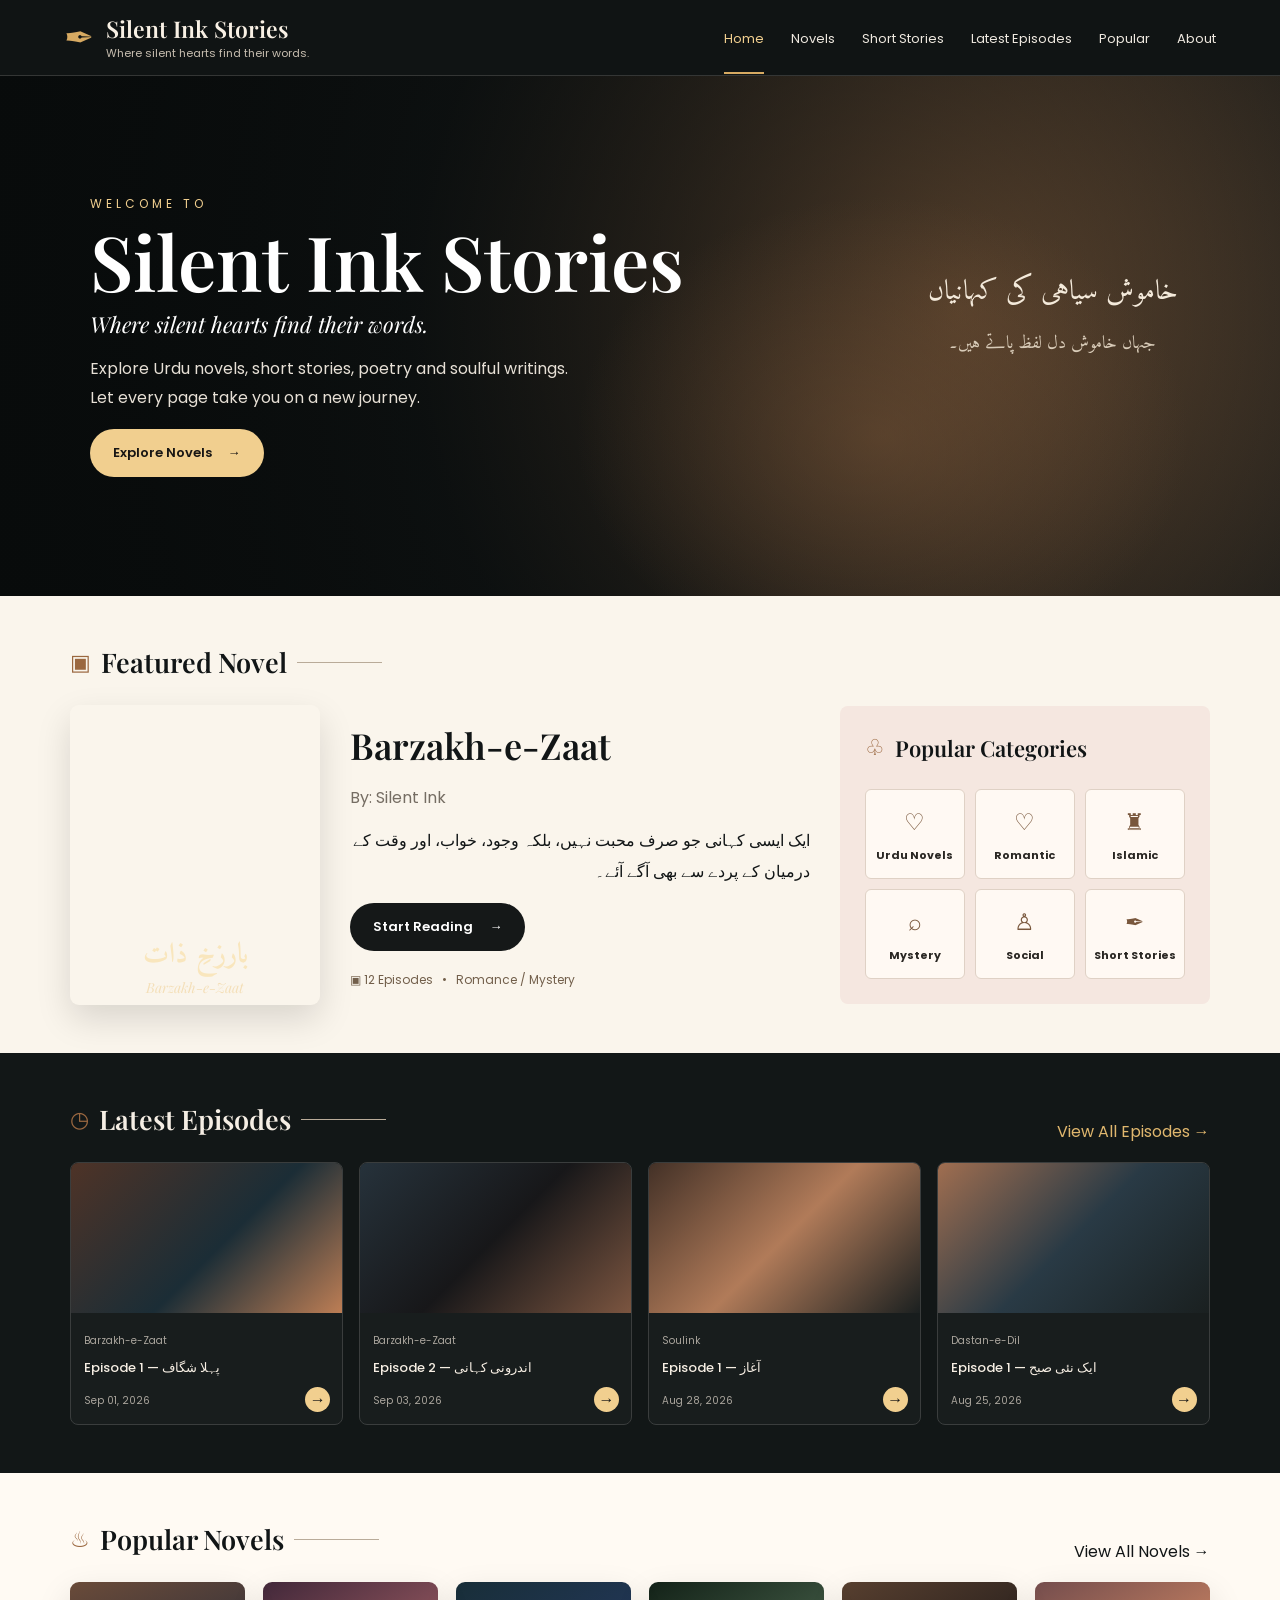
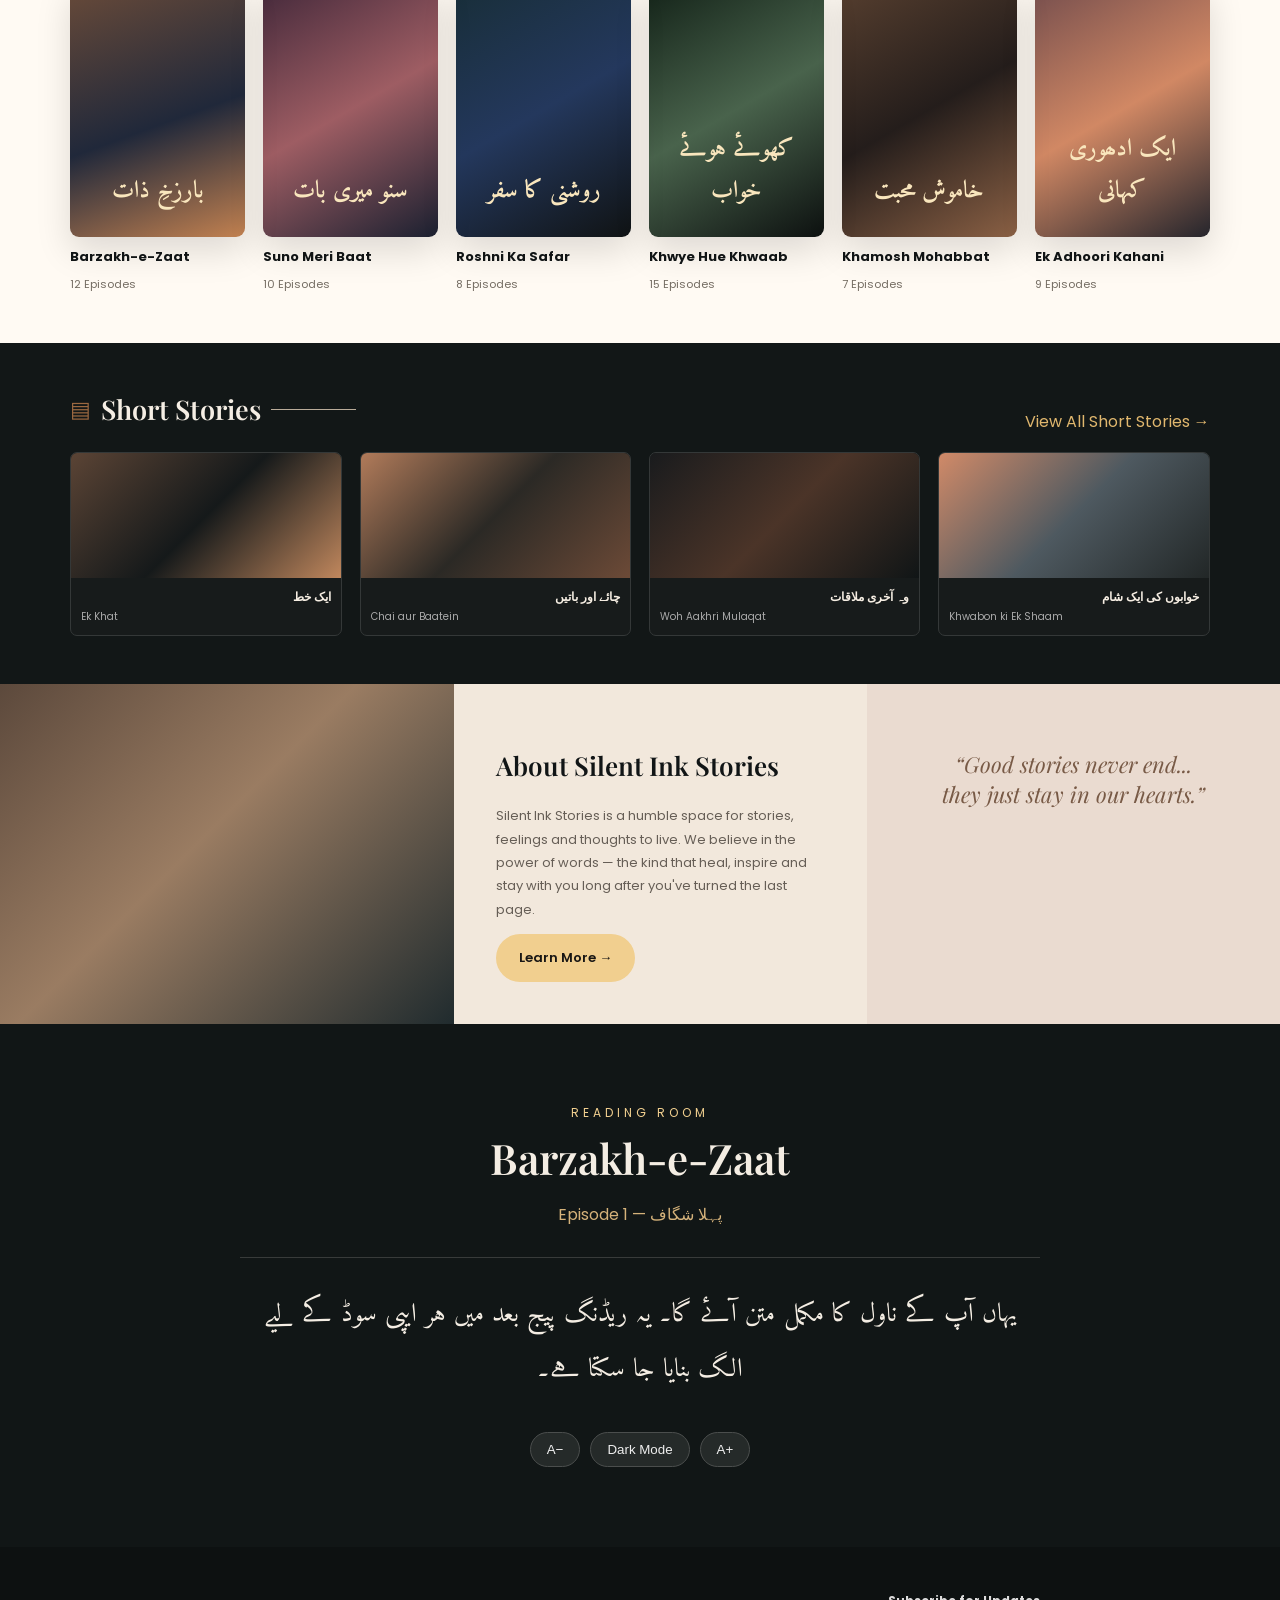
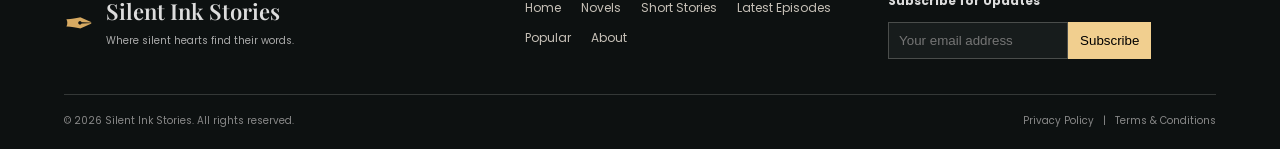
==== index.html @ b89ebbe0 "Add files via upload" ====
<!DOCTYPE html>
<html lang="en">
<head>
  <meta charset="UTF-8">
  <meta name="viewport" content="width=device-width, initial-scale=1.0">
  <meta name="description" content="Silent Ink Stories — Urdu novels, stories, poetry and soulful writing.">
  <title>Silent Ink Stories</title>
<style>
:root{--ink:#111516;--ink2:#191d1d;--cream:#f8f2e8;--paper:#fffaf3;--gold:#d7aa62;--gold2:#f1cf8f;--muted:#756d63;--line:#ded5c8}
*{box-sizing:border-box}html{scroll-behavior:smooth}body{margin:0;color:var(--ink);background:var(--paper);font-family:Poppins,Arial,sans-serif}a{text-decoration:none;color:inherit}.site-header{height:76px;background:#101414;color:#f9f1e5;display:flex;align-items:center;padding:0 5%;gap:40px;position:sticky;top:0;z-index:20;border-bottom:1px solid #343635}.brand{display:flex;align-items:center;gap:12px;margin-right:auto}.brand-mark{font-size:36px;color:var(--gold)}.brand strong{display:block;font:600 23px "Playfair Display",serif}.brand small{display:block;color:#c7beb0;font-size:11px;margin-top:1px}.site-header nav{display:flex;gap:27px;font-size:13px}.site-header nav a{padding:28px 0 23px;color:#eee8df}.site-header nav a:hover,.site-header nav a.active{color:var(--gold2);border-bottom:2px solid var(--gold)}.menu-toggle{display:none;background:none;border:0;color:#fff;font-size:25px}
.hero{min-height:520px;background:linear-gradient(90deg,rgba(8,11,11,.94) 0%,rgba(8,11,11,.62) 50%,rgba(8,11,11,.28)),radial-gradient(circle at 75% 45%,#8d6542,#171b1b 55%,#090c0c);position:relative;color:#fff;display:flex;align-items:center;padding:70px 7%;overflow:hidden}.hero:after{content:"";position:absolute;right:5%;bottom:-100px;width:52%;height:520px;background:radial-gradient(ellipse,#7d5839 0%,transparent 65%);opacity:.45}.hero-content{max-width:610px;position:relative;z-index:2}.eyebrow{letter-spacing:4px;font-size:12px;color:var(--gold2);margin:0 0 8px}.hero h1{font:600 clamp(42px,6vw,76px)/1.05 "Playfair Display",serif;margin:0}.tagline{font:italic 22px "Playfair Display",serif;margin:8px 0 14px}.hero-copy{max-width:480px;color:#e7e0d6;line-height:1.8}.hero-urdu{position:absolute;right:8%;top:37%;z-index:3;text-align:center;font:28px "Amiri",serif;color:#f4eadb}.hero-urdu span{font-size:18px;color:#d8cbb8}.btn{display:inline-flex;align-items:center;gap:16px;padding:13px 22px;border-radius:28px;font-weight:600;font-size:13px;border:1px solid transparent}.btn-gold{background:var(--gold2);color:#181614}.btn-dark{background:#151818;color:#fff}.section{padding:48px 5.5%}.featured{background:#faf5ec}.section-title{display:flex;align-items:center;gap:10px;margin-bottom:25px}.section-title span{color:#9b6840;font-size:22px}.section-title h2{font:600 27px "Playfair Display",serif;margin:0}.section-title i{height:1px;width:85px;background:#b9ab99}.featured-grid{display:grid;grid-template-columns:250px 1fr 370px;gap:30px;align-items:center}.cover{min-height:300px;border-radius:9px;display:flex;align-items:flex-end;justify-content:center;text-align:center;padding:25px 15px;color:#f9e6bd;font:700 28px "Amiri",serif;box-shadow:0 14px 35px #0002;position:relative;overflow:hidden}.cover:before{content:"";position:absolute;inset:0;background:linear-gradient(160deg,#4c2524,#171b2c 52%,#c07b48);z-index:-1}.cover-featured small{position:absolute;bottom:8px;font:italic 14px "Playfair Display",serif;color:#f4dfb8}.featured-info h2{font:600 36px "Playfair Display",serif;margin:0}.featured-info .author{color:var(--muted)}.featured-info p:not(.author){line-height:1.9;max-width:580px}.meta{margin-top:20px;color:#725f4b;font-size:12px}.categories{background:#f5e7e0;border-radius:8px;padding:25px}.mini h3{font:600 22px "Playfair Display",serif;margin:0}.category-grid{display:grid;grid-template-columns:repeat(3,1fr);gap:10px}.category-grid a{border:1px solid #dfd1c5;background:#fff9f3;border-radius:6px;min-height:90px;display:flex;flex-direction:column;align-items:center;justify-content:center;gap:8px;color:#79573c;font-size:23px}.category-grid b{font-size:11px;color:#2a2723}.dark-section{background:#121717;color:#f6eee3}.dark-section .section-title h2{color:#f5eee4}.dark-section .section-heading>a{color:#e0b76e}.section-heading{display:flex;align-items:center;justify-content:space-between}.section-heading .section-title{margin-bottom:25px}.cards{display:grid;grid-template-columns:repeat(4,1fr);gap:16px}.card{border:1px solid #3a3d3d;border-radius:8px;overflow:hidden;background:#181d1d}.fake-image,.story-art{height:150px;background-size:cover;background-position:center}.img1{background:linear-gradient(135deg,#4e3327,#1b2d36 55%,#bd7e55)}.img2{background:linear-gradient(135deg,#26323b,#171719 50%,#7b5540)}.img3{background:linear-gradient(135deg,#433127,#b17b59,#1b2020)}.img4{background:linear-gradient(135deg,#a06e50,#293a45,#1a2020)}.card-body{padding:13px;position:relative}.card-body small,.card-body time{color:#aaa59d;font-size:10px}.card-body h3{font-size:13px;font-weight:500;margin:7px 0 8px}.card-body>a{position:absolute;right:12px;bottom:12px;background:var(--gold2);color:#171717;width:25px;height:25px;border-radius:50%;display:grid;place-items:center}.novel-grid{display:grid;grid-template-columns:repeat(6,1fr);gap:18px}.novel .cover{min-height:255px;font-size:24px}.novel .cover:before{background:linear-gradient(160deg,#6a4b39,#20283a 55%,#c28150)}.c2:before{background:linear-gradient(150deg,#42283a,#9e5d63,#1b2030)!important}.c3:before{background:linear-gradient(150deg,#182e38,#24385d,#101314)!important}.c4:before{background:linear-gradient(150deg,#132218,#49634c,#0d1110)!important}.c5:before{background:linear-gradient(150deg,#573f2f,#241d1b,#8a6044)!important}.c6:before{background:linear-gradient(150deg,#744d4d,#d18864,#25252c)!important}.novel h3{font-size:13px;margin:10px 0 3px}.novel small{color:var(--muted);font-size:11px}.story-grid{display:grid;grid-template-columns:repeat(4,1fr);gap:18px}.story-grid article{border:1px solid #343838;border-radius:7px;overflow:hidden;background:#171b1b}.story-art{height:125px}.s1{background:linear-gradient(135deg,#5b4435,#15191a,#c0875d)}.s2{background:linear-gradient(135deg,#b17b5a,#2b2925,#6c4a37)}.s3{background:linear-gradient(135deg,#191b1d,#4b3428,#101516)}.s4{background:linear-gradient(135deg,#d18a68,#4e5960,#222727)}.story-grid article>div:last-child{padding:10px}.story-grid b,.story-grid span{display:block;font-size:12px}.story-grid span{color:#aaa;font-size:10px;margin-top:3px}.about{display:grid;grid-template-columns:1.1fr 1fr 1fr;min-height:260px;background:#f2e8dc}.about-art{background:linear-gradient(135deg,#5c493c,#9a7c62 45%,#202b2e)}.about-copy{padding:42px}.about-copy h2{font:600 26px "Playfair Display",serif}.about-copy p{color:#665e56;line-height:1.8;font-size:13px}.about blockquote{margin:0;padding:65px 45px;text-align:center;color:#785a46;font:italic 22px "Playfair Display",serif;background:#eadbd0}.reader{padding:80px 7%;background:#111616;color:#f4ede3}.reader-inner{max-width:800px;margin:auto;text-align:center}.reader h2{font:600 42px "Playfair Display",serif;margin:8px 0}.reader-meta{color:#d5b27a}.reader hr{border:0;border-top:1px solid #383b3a;margin:30px 0}.urdu-text{font:26px "Amiri",serif;line-height:2.1}.reader-controls{display:flex;justify-content:center;gap:10px;margin-top:35px}.reader-controls button{background:#252a29;color:#eee;border:1px solid #4b4e4d;border-radius:20px;padding:9px 16px}footer{background:#0d1111;color:#ddd;padding:40px 5% 20px;display:grid;grid-template-columns:1.3fr 1fr 1fr;gap:35px}.footer-brand{display:flex;gap:12px;align-items:center}.footer-brand strong{display:block;font:600 22px "Playfair Display",serif}.footer-brand small{font-size:10px;color:#aaa}.footer-links{display:flex;flex-wrap:wrap;gap:12px 20px;align-content:center;font-size:12px;color:#c6c0b7}.subscribe b{font-size:12px}.subscribe div{display:flex;margin-top:10px}.subscribe input{min-width:0;width:180px;padding:10px;background:#171c1c;border:1px solid #4a4d4b;color:#fff}.subscribe button{padding:10px 12px;background:var(--gold2);border:0}.copyright{grid-column:1/-1;border-top:1px solid #343837;padding-top:18px;font-size:10px;color:#888}.copyright span{float:right}
@media(max-width:1000px){.site-header{gap:15px}.site-header nav{gap:14px}.featured-grid{grid-template-columns:210px 1fr}.categories{grid-column:1/-1}.novel-grid{grid-template-columns:repeat(3,1fr)}.hero-urdu{display:none}.cards{grid-template-columns:repeat(2,1fr)}}
@media(max-width:700px){.site-header{height:66px;padding:0 5%}.brand strong{font-size:18px}.brand small{font-size:9px}.menu-toggle{display:block}.site-header nav{display:none;position:absolute;top:66px;left:0;right:0;background:#111616;padding:12px 6%;flex-direction:column;gap:0}.site-header nav.open{display:flex}.site-header nav a{padding:13px 0;border-bottom:1px solid #292d2c}.hero{min-height:480px;padding:50px 7%}.hero h1{font-size:47px}.featured-grid{grid-template-columns:1fr}.cover-featured{max-width:260px;margin:auto;width:100%}.category-grid{grid-template-columns:repeat(2,1fr)}.cards,.story-grid{grid-template-columns:1fr}.novel-grid{grid-template-columns:repeat(2,1fr);gap:14px}.novel .cover{min-height:220px}.section{padding:38px 5%}.section-title h2{font-size:23px}.section-heading>a{font-size:10px}.about{grid-template-columns:1fr}.about-art{height:180px}.about-copy{padding:30px}.about blockquote{padding:40px 20px}footer{grid-template-columns:1fr}.copyright span{float:none;display:block;margin-top:8px}}

/* Reader dark mode */
body.reader-dark .reader{background:#f4efe6;color:#191715}body.reader-dark .reader hr{border-color:#c8beb1}body.reader-dark .reader-controls button{background:#e5dccf;color:#191715;border-color:#b8aa98}

</style>
  <link rel="preconnect" href="https://fonts.googleapis.com">
  <link rel="preconnect" href="https://fonts.gstatic.com" crossorigin>
  <link href="https://fonts.googleapis.com/css2?family=Amiri:wght@400;700&family=Playfair+Display:wght@500;600;700&family=Poppins:wght@400;500;600&display=swap" rel="stylesheet">
</head>
<body>
<header class="site-header">
  <a class="brand" href="#">
    <span class="brand-mark">✒</span>
    <span><strong>Silent Ink Stories</strong><small>Where silent hearts find their words.</small></span>
  </a>
  <button class="menu-toggle" aria-label="Open menu">☰</button>
  <nav id="mainNav">
    <a class="active" href="#home">Home</a>
    <a href="#novels">Novels</a>
    <a href="#stories">Short Stories</a>
    <a href="#episodes">Latest Episodes</a>
    <a href="#popular">Popular</a>
    <a href="#about">About</a>
  </nav>
</header>

<main id="home">
  <section class="hero">
    <div class="hero-overlay"></div>
    <div class="hero-content">
      <p class="eyebrow">WELCOME TO</p>
      <h1>Silent Ink Stories</h1>
      <p class="tagline">Where silent hearts find their words.</p>
      <p class="hero-copy">Explore Urdu novels, short stories, poetry and soulful writings. Let every page take you on a new journey.</p>
      <a class="btn btn-gold" href="#novels">Explore Novels <span>→</span></a>
    </div>
    <div class="hero-urdu" dir="rtl">خاموش سیاہی کی کہانیاں<br><span>جہاں خاموش دل لفظ پاتے ہیں۔</span></div>
  </section>

  <section class="section featured" id="novels">
    <div class="section-title"><span>▣</span><h2>Featured Novel</h2><i></i></div>
    <div class="featured-grid">
      <div class="cover cover-featured">
        <div class="cover-art">بارزخِ ذات</div>
        <small>Barzakh-e-Zaat</small>
      </div>
      <div class="featured-info">
        <h2>Barzakh-e-Zaat</h2>
        <p class="author">By: Silent Ink</p>
        <p dir="rtl">ایک ایسی کہانی جو صرف محبت نہیں، بلکہ وجود، خواب، اور وقت کے درمیان کے پردے سے بھی آگے آئے۔</p>
        <a class="btn btn-dark" href="#reader">Start Reading <span>→</span></a>
        <div class="meta">▣ 12 Episodes &nbsp; • &nbsp; Romance / Mystery</div>
      </div>
      <div class="categories">
        <div class="section-title mini"><span>♧</span><h3>Popular Categories</h3></div>
        <div class="category-grid">
          <a href="#novels">♡<b>Urdu Novels</b></a>
          <a href="#novels">♡<b>Romantic</b></a>
          <a href="#novels">♜<b>Islamic</b></a>
          <a href="#novels">⌕<b>Mystery</b></a>
          <a href="#novels">♙<b>Social</b></a>
          <a href="#stories">✒<b>Short Stories</b></a>
        </div>
      </div>
    </div>
  </section>

  <section class="section dark-section" id="episodes">
    <div class="section-heading"><div class="section-title"><span>◷</span><h2>Latest Episodes</h2><i></i></div><a href="#">View All Episodes →</a></div>
    <div class="cards episode-cards">
      <article class="card image-card"><div class="fake-image img1"></div><div class="card-body"><small>Barzakh-e-Zaat</small><h3>Episode 1 — پہلا شگاف</h3><time>Sep 01, 2026</time><a href="#reader">→</a></div></article>
      <article class="card image-card"><div class="fake-image img2"></div><div class="card-body"><small>Barzakh-e-Zaat</small><h3>Episode 2 — اندرونی کہانی</h3><time>Sep 03, 2026</time><a href="#reader">→</a></div></article>
      <article class="card image-card"><div class="fake-image img3"></div><div class="card-body"><small>Soulink</small><h3>Episode 1 — آغاز</h3><time>Aug 28, 2026</time><a href="#reader">→</a></div></article>
      <article class="card image-card"><div class="fake-image img4"></div><div class="card-body"><small>Dastan-e-Dil</small><h3>Episode 1 — ایک نئی صبح</h3><time>Aug 25, 2026</time><a href="#reader">→</a></div></article>
    </div>
  </section>

  <section class="section" id="popular">
    <div class="section-heading"><div class="section-title"><span>♨</span><h2>Popular Novels</h2><i></i></div><a href="#novels">View All Novels →</a></div>
    <div class="novel-grid">
      <article class="novel"><div class="cover c1">بارزخِ ذات</div><h3>Barzakh-e-Zaat</h3><small>12 Episodes</small></article>
      <article class="novel"><div class="cover c2" dir="rtl">سنو میری بات</div><h3>Suno Meri Baat</h3><small>10 Episodes</small></article>
      <article class="novel"><div class="cover c3" dir="rtl">روشنی کا سفر</div><h3>Roshni Ka Safar</h3><small>8 Episodes</small></article>
      <article class="novel"><div class="cover c4" dir="rtl">کھوئے ہوئے خواب</div><h3>Khwye Hue Khwaab</h3><small>15 Episodes</small></article>
      <article class="novel"><div class="cover c5" dir="rtl">خاموش محبت</div><h3>Khamosh Mohabbat</h3><small>7 Episodes</small></article>
      <article class="novel"><div class="cover c6" dir="rtl">ایک ادھوری کہانی</div><h3>Ek Adhoori Kahani</h3><small>9 Episodes</small></article>
    </div>
  </section>

  <section class="section dark-section" id="stories">
    <div class="section-heading"><div class="section-title"><span>▤</span><h2>Short Stories</h2><i></i></div><a href="#">View All Short Stories →</a></div>
    <div class="story-grid">
      <article><div class="story-art s1"></div><div><b dir="rtl">ایک خط</b><span>Ek Khat</span></div></article>
      <article><div class="story-art s2"></div><div><b dir="rtl">چائے اور باتیں</b><span>Chai aur Baatein</span></div></article>
      <article><div class="story-art s3"></div><div><b dir="rtl">وہ آخری ملاقات</b><span>Woh Aakhri Mulaqat</span></div></article>
      <article><div class="story-art s4"></div><div><b dir="rtl">خوابوں کی ایک شام</b><span>Khwabon ki Ek Shaam</span></div></article>
    </div>
  </section>

  <section class="about" id="about">
    <div class="about-art"></div>
    <div class="about-copy">
      <h2>About Silent Ink Stories</h2>
      <p>Silent Ink Stories is a humble space for stories, feelings and thoughts to live. We believe in the power of words — the kind that heal, inspire and stay with you long after you've turned the last page.</p>
      <a class="btn btn-gold" href="#">Learn More →</a>
    </div>
    <blockquote>“Good stories never end...<br>they just stay in our hearts.”</blockquote>
  </section>
</main>

<section class="reader" id="reader">
  <div class="reader-inner">
    <p class="eyebrow">READING ROOM</p>
    <h2>Barzakh-e-Zaat</h2>
    <p class="reader-meta">Episode 1 — پہلا شگاف</p>
    <hr>
    <p dir="rtl" class="urdu-text">یہاں آپ کے ناول کا مکمل متن آئے گا۔ یہ ریڈنگ پیج بعد میں ہر ایپی سوڈ کے لیے الگ بنایا جا سکتا ہے۔</p>
    <div class="reader-controls"><button>A−</button><button>Dark Mode</button><button>A+</button></div>
  </div>
</section>

<footer>
  <div class="footer-brand"><span class="brand-mark">✒</span><div><strong>Silent Ink Stories</strong><small>Where silent hearts find their words.</small></div></div>
  <div class="footer-links"><a href="#home">Home</a><a href="#novels">Novels</a><a href="#stories">Short Stories</a><a href="#episodes">Latest Episodes</a><a href="#popular">Popular</a><a href="#about">About</a></div>
  <div class="subscribe"><b>Subscribe for Updates</b><div><input type="email" placeholder="Your email address"><button>Subscribe</button></div></div>
  <div class="copyright">© 2026 Silent Ink Stories. All rights reserved. <span>Privacy Policy &nbsp; | &nbsp; Terms & Conditions</span></div>
</footer>
<script>
const toggle=document.querySelector(".menu-toggle");
const nav=document.querySelector("#mainNav");
toggle?.addEventListener("click",()=>nav.classList.toggle("open"));
document.querySelectorAll("#mainNav a").forEach(a=>a.addEventListener("click",()=>nav.classList.remove("open")));

const text=document.querySelector(".urdu-text");
const controls=document.querySelectorAll(".reader-controls button");
let fontSize=26;
controls[0]?.addEventListener("click",()=>{fontSize=Math.max(18,fontSize-2); if(text) text.style.fontSize=fontSize+"px";});
controls[2]?.addEventListener("click",()=>{fontSize=Math.min(38,fontSize+2); if(text) text.style.fontSize=fontSize+"px";});
controls[1]?.addEventListener("click",()=>document.body.classList.toggle("reader-dark"));

</script>
</body>
</html>
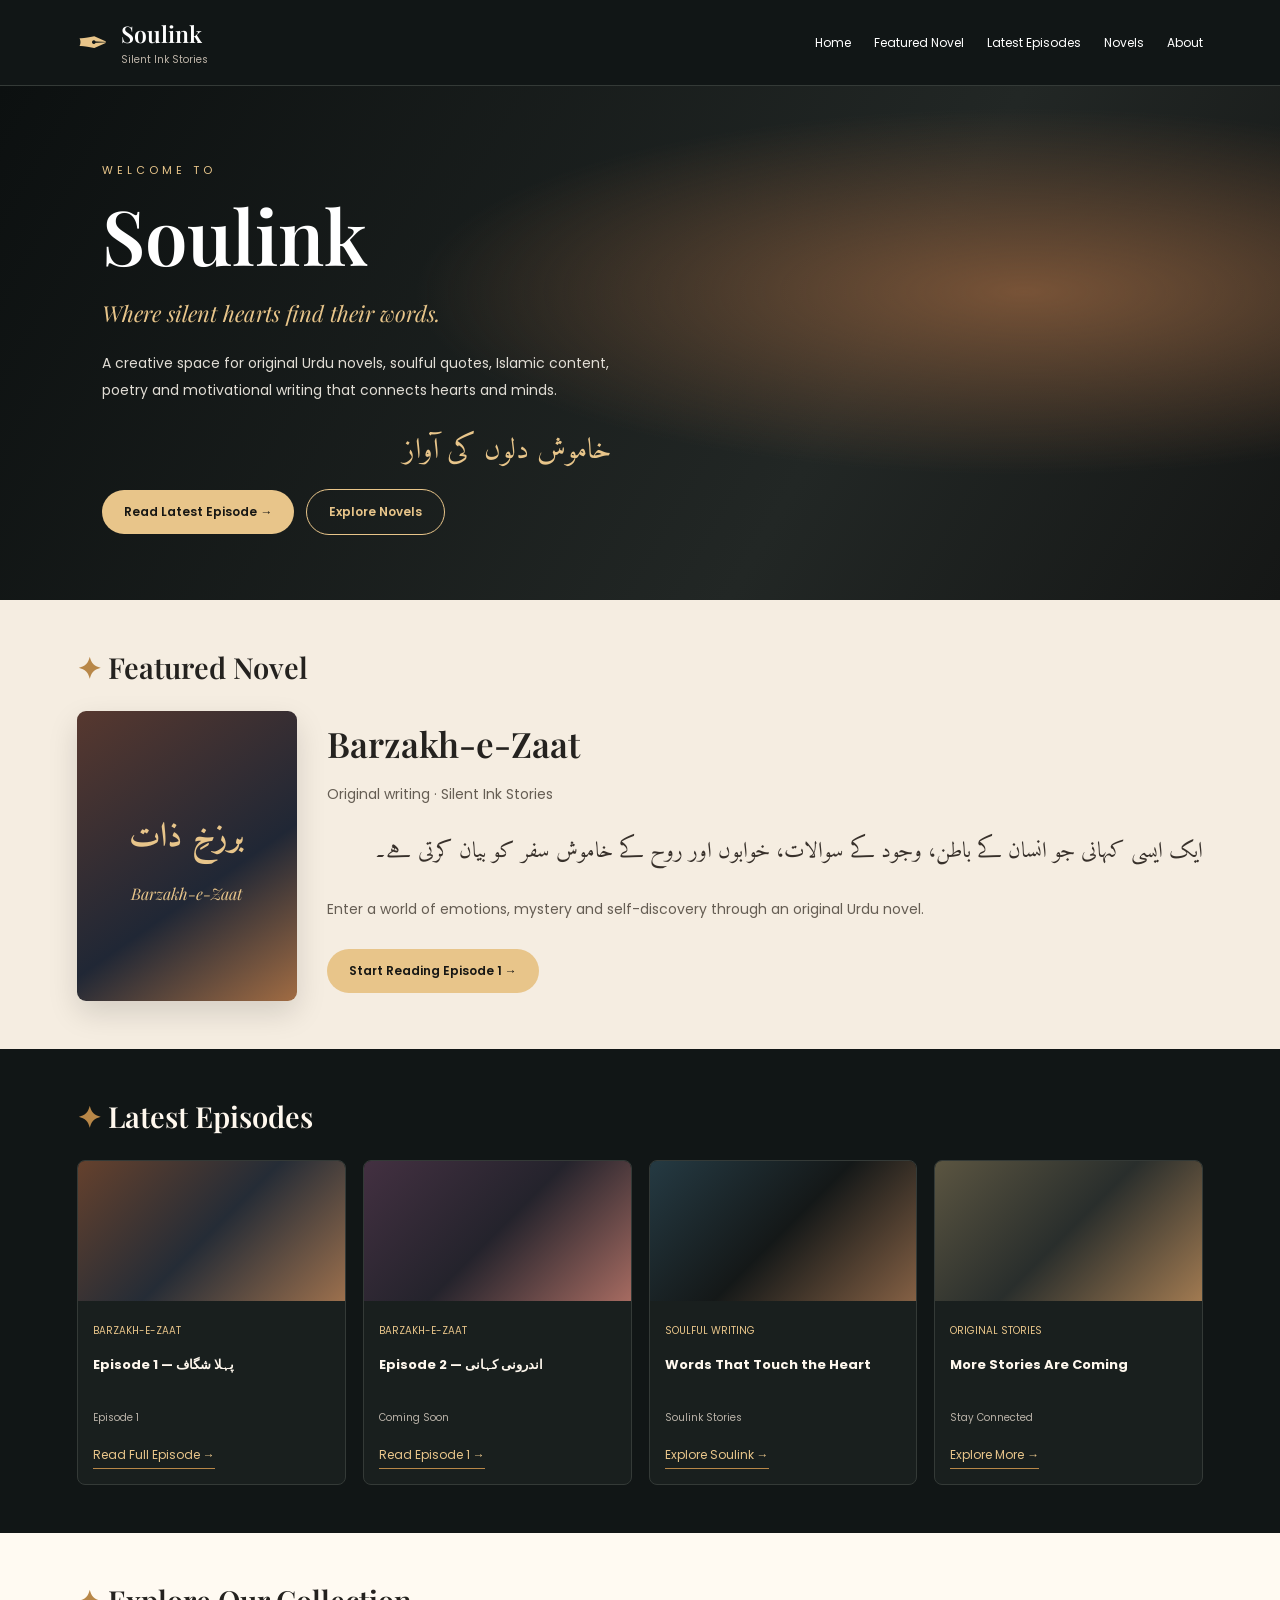
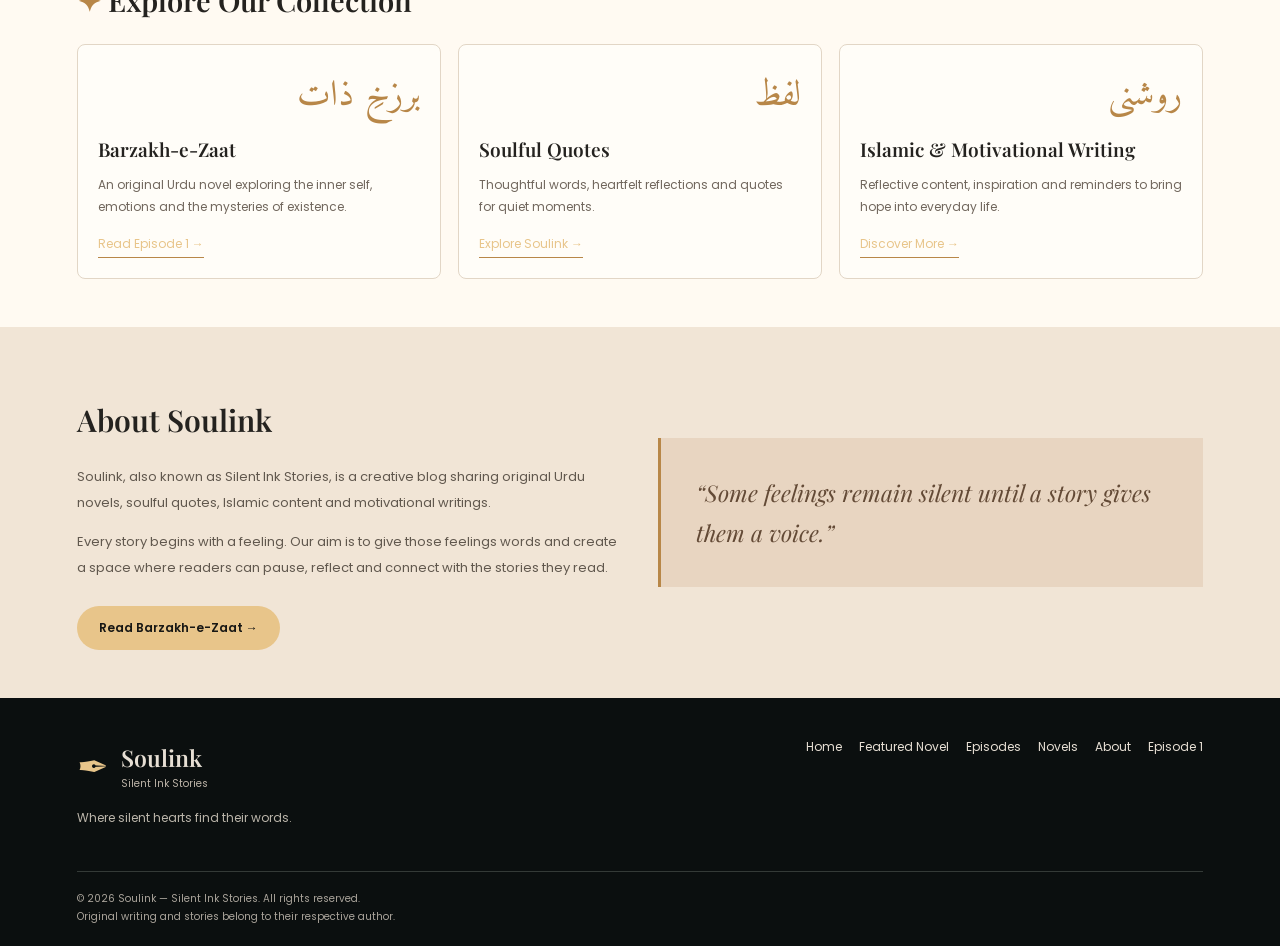
==== commit 02783675: "Update index.html" ====
--- a/index.html
+++ b/index.html
@@ -1,156 +1,634 @@
+
 <!DOCTYPE html>
 <html lang="en">
 <head>
   <meta charset="UTF-8">
   <meta name="viewport" content="width=device-width, initial-scale=1.0">
-  <meta name="description" content="Silent Ink Stories — Urdu novels, stories, poetry and soulful writing.">
-  <title>Silent Ink Stories</title>
-<style>
-:root{--ink:#111516;--ink2:#191d1d;--cream:#f8f2e8;--paper:#fffaf3;--gold:#d7aa62;--gold2:#f1cf8f;--muted:#756d63;--line:#ded5c8}
-*{box-sizing:border-box}html{scroll-behavior:smooth}body{margin:0;color:var(--ink);background:var(--paper);font-family:Poppins,Arial,sans-serif}a{text-decoration:none;color:inherit}.site-header{height:76px;background:#101414;color:#f9f1e5;display:flex;align-items:center;padding:0 5%;gap:40px;position:sticky;top:0;z-index:20;border-bottom:1px solid #343635}.brand{display:flex;align-items:center;gap:12px;margin-right:auto}.brand-mark{font-size:36px;color:var(--gold)}.brand strong{display:block;font:600 23px "Playfair Display",serif}.brand small{display:block;color:#c7beb0;font-size:11px;margin-top:1px}.site-header nav{display:flex;gap:27px;font-size:13px}.site-header nav a{padding:28px 0 23px;color:#eee8df}.site-header nav a:hover,.site-header nav a.active{color:var(--gold2);border-bottom:2px solid var(--gold)}.menu-toggle{display:none;background:none;border:0;color:#fff;font-size:25px}
-.hero{min-height:520px;background:linear-gradient(90deg,rgba(8,11,11,.94) 0%,rgba(8,11,11,.62) 50%,rgba(8,11,11,.28)),radial-gradient(circle at 75% 45%,#8d6542,#171b1b 55%,#090c0c);position:relative;color:#fff;display:flex;align-items:center;padding:70px 7%;overflow:hidden}.hero:after{content:"";position:absolute;right:5%;bottom:-100px;width:52%;height:520px;background:radial-gradient(ellipse,#7d5839 0%,transparent 65%);opacity:.45}.hero-content{max-width:610px;position:relative;z-index:2}.eyebrow{letter-spacing:4px;font-size:12px;color:var(--gold2);margin:0 0 8px}.hero h1{font:600 clamp(42px,6vw,76px)/1.05 "Playfair Display",serif;margin:0}.tagline{font:italic 22px "Playfair Display",serif;margin:8px 0 14px}.hero-copy{max-width:480px;color:#e7e0d6;line-height:1.8}.hero-urdu{position:absolute;right:8%;top:37%;z-index:3;text-align:center;font:28px "Amiri",serif;color:#f4eadb}.hero-urdu span{font-size:18px;color:#d8cbb8}.btn{display:inline-flex;align-items:center;gap:16px;padding:13px 22px;border-radius:28px;font-weight:600;font-size:13px;border:1px solid transparent}.btn-gold{background:var(--gold2);color:#181614}.btn-dark{background:#151818;color:#fff}.section{padding:48px 5.5%}.featured{background:#faf5ec}.section-title{display:flex;align-items:center;gap:10px;margin-bottom:25px}.section-title span{color:#9b6840;font-size:22px}.section-title h2{font:600 27px "Playfair Display",serif;margin:0}.section-title i{height:1px;width:85px;background:#b9ab99}.featured-grid{display:grid;grid-template-columns:250px 1fr 370px;gap:30px;align-items:center}.cover{min-height:300px;border-radius:9px;display:flex;align-items:flex-end;justify-content:center;text-align:center;padding:25px 15px;color:#f9e6bd;font:700 28px "Amiri",serif;box-shadow:0 14px 35px #0002;position:relative;overflow:hidden}.cover:before{content:"";position:absolute;inset:0;background:linear-gradient(160deg,#4c2524,#171b2c 52%,#c07b48);z-index:-1}.cover-featured small{position:absolute;bottom:8px;font:italic 14px "Playfair Display",serif;color:#f4dfb8}.featured-info h2{font:600 36px "Playfair Display",serif;margin:0}.featured-info .author{color:var(--muted)}.featured-info p:not(.author){line-height:1.9;max-width:580px}.meta{margin-top:20px;color:#725f4b;font-size:12px}.categories{background:#f5e7e0;border-radius:8px;padding:25px}.mini h3{font:600 22px "Playfair Display",serif;margin:0}.category-grid{display:grid;grid-template-columns:repeat(3,1fr);gap:10px}.category-grid a{border:1px solid #dfd1c5;background:#fff9f3;border-radius:6px;min-height:90px;display:flex;flex-direction:column;align-items:center;justify-content:center;gap:8px;color:#79573c;font-size:23px}.category-grid b{font-size:11px;color:#2a2723}.dark-section{background:#121717;color:#f6eee3}.dark-section .section-title h2{color:#f5eee4}.dark-section .section-heading>a{color:#e0b76e}.section-heading{display:flex;align-items:center;justify-content:space-between}.section-heading .section-title{margin-bottom:25px}.cards{display:grid;grid-template-columns:repeat(4,1fr);gap:16px}.card{border:1px solid #3a3d3d;border-radius:8px;overflow:hidden;background:#181d1d}.fake-image,.story-art{height:150px;background-size:cover;background-position:center}.img1{background:linear-gradient(135deg,#4e3327,#1b2d36 55%,#bd7e55)}.img2{background:linear-gradient(135deg,#26323b,#171719 50%,#7b5540)}.img3{background:linear-gradient(135deg,#433127,#b17b59,#1b2020)}.img4{background:linear-gradient(135deg,#a06e50,#293a45,#1a2020)}.card-body{padding:13px;position:relative}.card-body small,.card-body time{color:#aaa59d;font-size:10px}.card-body h3{font-size:13px;font-weight:500;margin:7px 0 8px}.card-body>a{position:absolute;right:12px;bottom:12px;background:var(--gold2);color:#171717;width:25px;height:25px;border-radius:50%;display:grid;place-items:center}.novel-grid{display:grid;grid-template-columns:repeat(6,1fr);gap:18px}.novel .cover{min-height:255px;font-size:24px}.novel .cover:before{background:linear-gradient(160deg,#6a4b39,#20283a 55%,#c28150)}.c2:before{background:linear-gradient(150deg,#42283a,#9e5d63,#1b2030)!important}.c3:before{background:linear-gradient(150deg,#182e38,#24385d,#101314)!important}.c4:before{background:linear-gradient(150deg,#132218,#49634c,#0d1110)!important}.c5:before{background:linear-gradient(150deg,#573f2f,#241d1b,#8a6044)!important}.c6:before{background:linear-gradient(150deg,#744d4d,#d18864,#25252c)!important}.novel h3{font-size:13px;margin:10px 0 3px}.novel small{color:var(--muted);font-size:11px}.story-grid{display:grid;grid-template-columns:repeat(4,1fr);gap:18px}.story-grid article{border:1px solid #343838;border-radius:7px;overflow:hidden;background:#171b1b}.story-art{height:125px}.s1{background:linear-gradient(135deg,#5b4435,#15191a,#c0875d)}.s2{background:linear-gradient(135deg,#b17b5a,#2b2925,#6c4a37)}.s3{background:linear-gradient(135deg,#191b1d,#4b3428,#101516)}.s4{background:linear-gradient(135deg,#d18a68,#4e5960,#222727)}.story-grid article>div:last-child{padding:10px}.story-grid b,.story-grid span{display:block;font-size:12px}.story-grid span{color:#aaa;font-size:10px;margin-top:3px}.about{display:grid;grid-template-columns:1.1fr 1fr 1fr;min-height:260px;background:#f2e8dc}.about-art{background:linear-gradient(135deg,#5c493c,#9a7c62 45%,#202b2e)}.about-copy{padding:42px}.about-copy h2{font:600 26px "Playfair Display",serif}.about-copy p{color:#665e56;line-height:1.8;font-size:13px}.about blockquote{margin:0;padding:65px 45px;text-align:center;color:#785a46;font:italic 22px "Playfair Display",serif;background:#eadbd0}.reader{padding:80px 7%;background:#111616;color:#f4ede3}.reader-inner{max-width:800px;margin:auto;text-align:center}.reader h2{font:600 42px "Playfair Display",serif;margin:8px 0}.reader-meta{color:#d5b27a}.reader hr{border:0;border-top:1px solid #383b3a;margin:30px 0}.urdu-text{font:26px "Amiri",serif;line-height:2.1}.reader-controls{display:flex;justify-content:center;gap:10px;margin-top:35px}.reader-controls button{background:#252a29;color:#eee;border:1px solid #4b4e4d;border-radius:20px;padding:9px 16px}footer{background:#0d1111;color:#ddd;padding:40px 5% 20px;display:grid;grid-template-columns:1.3fr 1fr 1fr;gap:35px}.footer-brand{display:flex;gap:12px;align-items:center}.footer-brand strong{display:block;font:600 22px "Playfair Display",serif}.footer-brand small{font-size:10px;color:#aaa}.footer-links{display:flex;flex-wrap:wrap;gap:12px 20px;align-content:center;font-size:12px;color:#c6c0b7}.subscribe b{font-size:12px}.subscribe div{display:flex;margin-top:10px}.subscribe input{min-width:0;width:180px;padding:10px;background:#171c1c;border:1px solid #4a4d4b;color:#fff}.subscribe button{padding:10px 12px;background:var(--gold2);border:0}.copyright{grid-column:1/-1;border-top:1px solid #343837;padding-top:18px;font-size:10px;color:#888}.copyright span{float:right}
-@media(max-width:1000px){.site-header{gap:15px}.site-header nav{gap:14px}.featured-grid{grid-template-columns:210px 1fr}.categories{grid-column:1/-1}.novel-grid{grid-template-columns:repeat(3,1fr)}.hero-urdu{display:none}.cards{grid-template-columns:repeat(2,1fr)}}
-@media(max-width:700px){.site-header{height:66px;padding:0 5%}.brand strong{font-size:18px}.brand small{font-size:9px}.menu-toggle{display:block}.site-header nav{display:none;position:absolute;top:66px;left:0;right:0;background:#111616;padding:12px 6%;flex-direction:column;gap:0}.site-header nav.open{display:flex}.site-header nav a{padding:13px 0;border-bottom:1px solid #292d2c}.hero{min-height:480px;padding:50px 7%}.hero h1{font-size:47px}.featured-grid{grid-template-columns:1fr}.cover-featured{max-width:260px;margin:auto;width:100%}.category-grid{grid-template-columns:repeat(2,1fr)}.cards,.story-grid{grid-template-columns:1fr}.novel-grid{grid-template-columns:repeat(2,1fr);gap:14px}.novel .cover{min-height:220px}.section{padding:38px 5%}.section-title h2{font-size:23px}.section-heading>a{font-size:10px}.about{grid-template-columns:1fr}.about-art{height:180px}.about-copy{padding:30px}.about blockquote{padding:40px 20px}footer{grid-template-columns:1fr}.copyright span{float:none;display:block;margin-top:8px}}
-
-/* Reader dark mode */
-body.reader-dark .reader{background:#f4efe6;color:#191715}body.reader-dark .reader hr{border-color:#c8beb1}body.reader-dark .reader-controls button{background:#e5dccf;color:#191715;border-color:#b8aa98}
-
-</style>
+
+  <meta name="description" content="Soulink — Read original Urdu novels, soulful stories, poetry, Islamic content and motivational writing.">
+
+  <meta name="theme-color" content="#111616">
+  <title>Soulink | Silent Ink Stories</title>
+
   <link rel="preconnect" href="https://fonts.googleapis.com">
   <link rel="preconnect" href="https://fonts.gstatic.com" crossorigin>
   <link href="https://fonts.googleapis.com/css2?family=Amiri:wght@400;700&family=Playfair+Display:wght@500;600;700&family=Poppins:wght@400;500;600&display=swap" rel="stylesheet">
+
+  <style>
+    :root {
+      --dark: #111616;
+      --dark2: #191f1e;
+      --cream: #fffaf2;
+      --gold: #e8c58a;
+      --gold-dark: #b88748;
+      --muted: #bdb4a8;
+      --line: #343a37;
+    }
+
+    * { box-sizing: border-box; }
+
+    html { scroll-behavior: smooth; }
+
+    body {
+      margin: 0;
+      background: var(--cream);
+      color: #24221f;
+      font-family: Poppins, Arial, sans-serif;
+    }
+
+    a { color: inherit; text-decoration: none; }
+
+    button { font: inherit; cursor: pointer; }
+
+    .header {
+      min-height: 76px;
+      padding: 14px 6%;
+      display: flex;
+      align-items: center;
+      gap: 25px;
+      background: var(--dark);
+      color: white;
+      border-bottom: 1px solid var(--line);
+      position: sticky;
+      top: 0;
+      z-index: 10;
+    }
+
+    .brand {
+      display: flex;
+      align-items: center;
+      gap: 12px;
+      margin-right: auto;
+    }
+
+    .brand-icon {
+      font-size: 38px;
+      color: var(--gold);
+    }
+
+    .brand strong {
+      display: block;
+      font: 600 23px "Playfair Display", serif;
+    }
+
+    .brand small {
+      display: block;
+      color: var(--muted);
+      font-size: 10px;
+      margin-top: 3px;
+    }
+
+    nav {
+      display: flex;
+      align-items: center;
+      gap: 23px;
+      font-size: 12px;
+    }
+
+    nav a:hover { color: var(--gold); }
+
+    .menu-toggle {
+      display: none;
+      color: white;
+      background: none;
+      border: 0;
+      font-size: 26px;
+    }
+
+    .hero {
+      min-height: 490px;
+      display: flex;
+      align-items: center;
+      padding: 65px 8%;
+      color: white;
+      background:
+        radial-gradient(ellipse at 80% 40%, #785337 0%, transparent 42%),
+        linear-gradient(120deg, #0c1010, #222725 65%, #151716);
+    }
+
+    .hero-content { max-width: 650px; }
+
+    .eyebrow {
+      color: var(--gold);
+      letter-spacing: 4px;
+      font-size: 11px;
+    }
+
+    .hero h1 {
+      font: 600 clamp(42px, 7vw, 76px)/1.08 "Playfair Display", serif;
+      margin: 15px 0 8px;
+    }
+
+    .tagline {
+      font: italic 22px "Playfair Display", serif;
+      color: var(--gold);
+    }
+
+    .hero p.description {
+      max-width: 510px;
+      color: #e1ddd5;
+      line-height: 1.9;
+      font-size: 14px;
+    }
+
+    .urdu-heading {
+      font: 29px/1.8 Amiri, serif;
+      color: var(--gold);
+      margin-top: 22px;
+    }
+
+    .btn {
+      display: inline-block;
+      padding: 13px 22px;
+      border-radius: 30px;
+      margin: 12px 8px 0 0;
+      font-size: 12px;
+      font-weight: 600;
+    }
+
+    .btn-gold {
+      background: var(--gold);
+      color: #171714;
+    }
+
+    .btn-outline {
+      border: 1px solid var(--gold);
+      color: var(--gold);
+    }
+
+    .section { padding: 48px 6%; }
+
+    .section-title {
+      font: 600 29px "Playfair Display", serif;
+      margin: 0 0 25px;
+    }
+
+    .section-title span { color: var(--gold-dark); }
+
+    .featured {
+      background: #f5ede1;
+    }
+
+    .featured-grid {
+      display: grid;
+      grid-template-columns: 220px 1fr;
+      gap: 30px;
+      align-items: center;
+    }
+
+    .book-cover {
+      min-height: 290px;
+      border-radius: 9px;
+      padding: 25px 15px;
+      display: flex;
+      flex-direction: column;
+      justify-content: center;
+      align-items: center;
+      text-align: center;
+      color: var(--gold);
+      background: linear-gradient(145deg, #57382f, #202735 60%, #a16c43);
+      box-shadow: 0 12px 30px #0002;
+    }
+
+    .book-cover .urdu-title {
+      font: 700 34px Amiri, serif;
+    }
+
+    .book-cover small {
+      margin-top: 15px;
+      font: italic 16px "Playfair Display", serif;
+    }
+
+    .featured-info h3 {
+      font: 600 35px "Playfair Display", serif;
+      margin: 0 0 10px;
+    }
+
+    .featured-info p {
+      line-height: 1.9;
+      color: #655d53;
+      font-size: 14px;
+    }
+
+    .featured-info .urdu-copy {
+      font: 22px/2 Amiri, serif;
+      color: #38312b;
+    }
+
+    .dark-section {
+      background: var(--dark);
+      color: #fff8ee;
+    }
+
+    .dark-section .section-title { color: #fff8ee; }
+
+    .cards {
+      display: grid;
+      grid-template-columns: repeat(4, minmax(0, 1fr));
+      gap: 17px;
+    }
+
+    .card {
+      border: 1px solid var(--line);
+      border-radius: 8px;
+      overflow: hidden;
+      background: var(--dark2);
+    }
+
+    .card-art {
+      height: 140px;
+      background: linear-gradient(135deg, #65412d, #252c36, #9c704d);
+    }
+
+    .card:nth-child(2) .card-art {
+      background: linear-gradient(135deg, #433041, #24232c, #a66b61);
+    }
+
+    .card:nth-child(3) .card-art {
+      background: linear-gradient(135deg, #253a43, #141818, #846044);
+    }
+
+    .card:nth-child(4) .card-art {
+      background: linear-gradient(135deg, #5b5541, #292e2c, #a17a51);
+    }
+
+    .card-body { padding: 15px; }
+
+    .card-body small {
+      color: var(--gold);
+      font-size: 10px;
+    }
+
+    .card-body h3 {
+      font-size: 13px;
+      line-height: 1.7;
+      min-height: 43px;
+    }
+
+    .card-body time {
+      display: block;
+      color: #b9b2a8;
+      font-size: 10px;
+      margin-bottom: 15px;
+    }
+
+    .read-link {
+      display: inline-block;
+      color: var(--gold);
+      font-size: 12px;
+      border-bottom: 1px solid var(--gold-dark);
+      padding-bottom: 4px;
+    }
+
+    .novel-grid {
+      display: grid;
+      grid-template-columns: repeat(3, minmax(0, 1fr));
+      gap: 17px;
+    }
+
+    .novel {
+      padding: 20px;
+      border: 1px solid #e2d6c6;
+      border-radius: 8px;
+      background: #fffdf8;
+    }
+
+    .novel .symbol {
+      font: 36px Amiri, serif;
+      color: var(--gold-dark);
+    }
+
+    .novel h3 {
+      font: 600 19px "Playfair Display", serif;
+      margin: 8px 0;
+    }
+
+    .novel p {
+      color: #71675d;
+      font-size: 12px;
+      line-height: 1.8;
+    }
+
+    .about {
+      display: grid;
+      grid-template-columns: 1fr 1fr;
+      gap: 35px;
+      align-items: center;
+      background: #f1e5d6;
+    }
+
+    .about h2 {
+      font: 600 30px "Playfair Display", serif;
+    }
+
+    .about p {
+      font-size: 13px;
+      line-height: 2;
+      color: #61584e;
+    }
+
+    .about-quote {
+      padding: 35px;
+      background: #e8d5c1;
+      border-left: 3px solid var(--gold-dark);
+      font: italic 23px/1.7 "Playfair Display", serif;
+      color: #634a36;
+    }
+
+    footer {
+      background: #0b0f0f;
+      color: #e7dfd4;
+      padding: 40px 6% 20px;
+    }
+
+    .footer-top {
+      display: flex;
+      flex-wrap: wrap;
+      justify-content: space-between;
+      gap: 25px;
+    }
+
+    .footer-links {
+      display: flex;
+      flex-wrap: wrap;
+      gap: 17px;
+      font-size: 12px;
+    }
+
+    .footer-links a:hover { color: var(--gold); }
+
+    .copyright {
+      margin-top: 30px;
+      border-top: 1px solid var(--line);
+      padding-top: 18px;
+      color: #aaa49b;
+      font-size: 10px;
+      line-height: 1.8;
+    }
+
+    @media (max-width: 850px) {
+      .header { gap: 10px; }
+      .menu-toggle { display: block; }
+      nav {
+        display: none;
+        position: absolute;
+        top: 100%;
+        left: 0;
+        right: 0;
+        padding: 15px 6%;
+        background: var(--dark);
+        flex-direction: column;
+        align-items: flex-start;
+        gap: 18px;
+      }
+      nav.open { display: flex; }
+      .featured-grid { grid-template-columns: 1fr; }
+      .book-cover { max-width: 250px; width: 100%; }
+      .cards { grid-template-columns: repeat(2, minmax(0, 1fr)); }
+      .about { grid-template-columns: 1fr; }
+    }
+
+    @media (max-width: 520px) {
+      .brand strong { font-size: 18px; }
+      .brand small { font-size: 9px; }
+      .brand-icon { font-size: 30px; }
+      .hero { padding: 48px 6%; min-height: 440px; }
+      .hero h1 { font-size: 43px; }
+      .tagline { font-size: 19px; }
+      .section { padding: 36px 5%; }
+      .section-title { font-size: 25px; }
+      .cards { grid-template-columns: 1fr; }
+      .novel-grid { grid-template-columns: 1fr; }
+      .featured-info h3 { font-size: 29px; }
+      .about-quote { padding: 25px; }
+    }
+  </style>
 </head>
+
 <body>
-<header class="site-header">
-  <a class="brand" href="#">
-    <span class="brand-mark">✒</span>
-    <span><strong>Silent Ink Stories</strong><small>Where silent hearts find their words.</small></span>
+
+<header class="header">
+  <a class="brand" href="#home">
+    <span class="brand-icon">✒</span>
+    <span>
+      <strong>Soulink</strong>
+      <small>Silent Ink Stories</small>
+    </span>
   </a>
-  <button class="menu-toggle" aria-label="Open menu">☰</button>
+
+  <button class="menu-toggle" id="menuToggle" aria-label="Open navigation menu">☰</button>
+
   <nav id="mainNav">
-    <a class="active" href="#home">Home</a>
+    <a href="#home">Home</a>
+    <a href="#featured">Featured Novel</a>
+    <a href="#episodes">Latest Episodes</a>
     <a href="#novels">Novels</a>
-    <a href="#stories">Short Stories</a>
-    <a href="#episodes">Latest Episodes</a>
-    <a href="#popular">Popular</a>
     <a href="#about">About</a>
   </nav>
 </header>
 
 <main id="home">
+
   <section class="hero">
-    <div class="hero-overlay"></div>
     <div class="hero-content">
       <p class="eyebrow">WELCOME TO</p>
-      <h1>Silent Ink Stories</h1>
+      <h1>Soulink</h1>
       <p class="tagline">Where silent hearts find their words.</p>
-      <p class="hero-copy">Explore Urdu novels, short stories, poetry and soulful writings. Let every page take you on a new journey.</p>
-      <a class="btn btn-gold" href="#novels">Explore Novels <span>→</span></a>
-    </div>
-    <div class="hero-urdu" dir="rtl">خاموش سیاہی کی کہانیاں<br><span>جہاں خاموش دل لفظ پاتے ہیں۔</span></div>
+
+      <p class="description">
+        A creative space for original Urdu novels, soulful quotes,
+        Islamic content, poetry and motivational writing that connects
+        hearts and minds.
+      </p>
+
+      <div class="urdu-heading" dir="rtl">
+        خاموش دلوں کی آواز
+      </div>
+
+      <a class="btn btn-gold" href="#episodes">Read Latest Episode →</a>
+      <a class="btn btn-outline" href="#featured">Explore Novels</a>
+    </div>
   </section>
 
-  <section class="section featured" id="novels">
-    <div class="section-title"><span>▣</span><h2>Featured Novel</h2><i></i></div>
+  <section class="section featured" id="featured">
+    <h2 class="section-title"><span>✦</span> Featured Novel</h2>
+
     <div class="featured-grid">
-      <div class="cover cover-featured">
-        <div class="cover-art">بارزخِ ذات</div>
+      <div class="book-cover">
+        <div class="urdu-title" dir="rtl">برزخِ ذات</div>
         <small>Barzakh-e-Zaat</small>
       </div>
+
       <div class="featured-info">
-        <h2>Barzakh-e-Zaat</h2>
-        <p class="author">By: Silent Ink</p>
-        <p dir="rtl">ایک ایسی کہانی جو صرف محبت نہیں، بلکہ وجود، خواب، اور وقت کے درمیان کے پردے سے بھی آگے آئے۔</p>
-        <a class="btn btn-dark" href="#reader">Start Reading <span>→</span></a>
-        <div class="meta">▣ 12 Episodes &nbsp; • &nbsp; Romance / Mystery</div>
+        <h3>Barzakh-e-Zaat</h3>
+        <p>Original writing · Silent Ink Stories</p>
+
+        <p class="urdu-copy" dir="rtl">
+          ایک ایسی کہانی جو انسان کے باطن، وجود کے سوالات،
+          خوابوں اور روح کے خاموش سفر کو بیان کرتی ہے۔
+        </p>
+
+        <p>
+          Enter a world of emotions, mystery and self-discovery
+          through an original Urdu novel.
+        </p>
+
+        <a class="btn btn-gold" href="episode-1.html">
+          Start Reading Episode 1 →
+        </a>
       </div>
-      <div class="categories">
-        <div class="section-title mini"><span>♧</span><h3>Popular Categories</h3></div>
-        <div class="category-grid">
-          <a href="#novels">♡<b>Urdu Novels</b></a>
-          <a href="#novels">♡<b>Romantic</b></a>
-          <a href="#novels">♜<b>Islamic</b></a>
-          <a href="#novels">⌕<b>Mystery</b></a>
-          <a href="#novels">♙<b>Social</b></a>
-          <a href="#stories">✒<b>Short Stories</b></a>
+    </div>
+  </section>
+
+  <section class="section dark-section" id="episodes">
+    <h2 class="section-title"><span>✦</span> Latest Episodes</h2>
+
+    <div class="cards">
+
+      <article class="card">
+        <div class="card-art"></div>
+        <div class="card-body">
+          <small>BARZAKH-E-ZAAT</small>
+          <h3>Episode 1 — پہلا شگاف</h3>
+          <time>Episode 1</time>
+          <a class="read-link" href="episode-1.html">Read Full Episode →</a>
         </div>
+      </article>
+
+      <article class="card">
+        <div class="card-art"></div>
+        <div class="card-body">
+          <small>BARZAKH-E-ZAAT</small>
+          <h3>Episode 2 — اندرونی کہانی</h3>
+          <time>Coming Soon</time>
+          <a class="read-link" href="episode-1.html">Read Episode 1 →</a>
+        </div>
+      </article>
+
+      <article class="card">
+        <div class="card-art"></div>
+        <div class="card-body">
+          <small>SOULFUL WRITING</small>
+          <h3>Words That Touch the Heart</h3>
+          <time>Soulink Stories</time>
+          <a class="read-link" href="#about">Explore Soulink →</a>
+        </div>
+      </article>
+
+      <article class="card">
+        <div class="card-art"></div>
+        <div class="card-body">
+          <small>ORIGINAL STORIES</small>
+          <h3>More Stories Are Coming</h3>
+          <time>Stay Connected</time>
+          <a class="read-link" href="#novels">Explore More →</a>
+        </div>
+      </article>
+
+    </div>
+  </section>
+
+  <section class="section" id="novels">
+    <h2 class="section-title"><span>✦</span> Explore Our Collection</h2>
+
+    <div class="novel-grid">
+
+      <article class="novel">
+        <div class="symbol" dir="rtl">برزخِ ذات</div>
+        <h3>Barzakh-e-Zaat</h3>
+        <p>An original Urdu novel exploring the inner self, emotions and the mysteries of existence.</p>
+        <a class="read-link" href="episode-1.html">Read Episode 1 →</a>
+      </article>
+
+      <article class="novel">
+        <div class="symbol" dir="rtl">لفظ</div>
+        <h3>Soulful Quotes</h3>
+        <p>Thoughtful words, heartfelt reflections and quotes for quiet moments.</p>
+        <a class="read-link" href="#about">Explore Soulink →</a>
+      </article>
+
+      <article class="novel">
+        <div class="symbol" dir="rtl">روشنی</div>
+        <h3>Islamic & Motivational Writing</h3>
+        <p>Reflective content, inspiration and reminders to bring hope into everyday life.</p>
+        <a class="read-link" href="#about">Discover More →</a>
+      </article>
+
+    </div>
+  </section>
+
+  <section class="section about" id="about">
+    <div>
+      <h2>About Soulink</h2>
+
+      <p>
+        Soulink, also known as Silent Ink Stories, is a creative blog
+        sharing original Urdu novels, soulful quotes, Islamic content
+        and motivational writings.
+      </p>
+
+      <p>
+        Every story begins with a feeling. Our aim is to give those
+        feelings words and create a space where readers can pause,
+        reflect and connect with the stories they read.
+      </p>
+
+      <a class="btn btn-gold" href="episode-1.html">Read Barzakh-e-Zaat →</a>
+    </div>
+
+    <div class="about-quote">
+      “Some feelings remain silent until a story gives them a voice.”
+    </div>
+  </section>
+
+</main>
+
+<footer>
+  <div class="footer-top">
+    <div>
+      <div class="brand">
+        <span class="brand-icon">✒</span>
+        <span>
+          <strong>Soulink</strong>
+          <small>Silent Ink Stories</small>
+        </span>
       </div>
-    </div>
-  </section>
-
-  <section class="section dark-section" id="episodes">
-    <div class="section-heading"><div class="section-title"><span>◷</span><h2>Latest Episodes</h2><i></i></div><a href="#">View All Episodes →</a></div>
-    <div class="cards episode-cards">
-      <article class="card image-card"><div class="fake-image img1"></div><div class="card-body"><small>Barzakh-e-Zaat</small><h3>Episode 1 — پہلا شگاف</h3><time>Sep 01, 2026</time><a href="#reader">→</a></div></article>
-      <article class="card image-card"><div class="fake-image img2"></div><div class="card-body"><small>Barzakh-e-Zaat</small><h3>Episode 2 — اندرونی کہانی</h3><time>Sep 03, 2026</time><a href="#reader">→</a></div></article>
-      <article class="card image-card"><div class="fake-image img3"></div><div class="card-body"><small>Soulink</small><h3>Episode 1 — آغاز</h3><time>Aug 28, 2026</time><a href="#reader">→</a></div></article>
-      <article class="card image-card"><div class="fake-image img4"></div><div class="card-body"><small>Dastan-e-Dil</small><h3>Episode 1 — ایک نئی صبح</h3><time>Aug 25, 2026</time><a href="#reader">→</a></div></article>
-    </div>
-  </section>
-
-  <section class="section" id="popular">
-    <div class="section-heading"><div class="section-title"><span>♨</span><h2>Popular Novels</h2><i></i></div><a href="#novels">View All Novels →</a></div>
-    <div class="novel-grid">
-      <article class="novel"><div class="cover c1">بارزخِ ذات</div><h3>Barzakh-e-Zaat</h3><small>12 Episodes</small></article>
-      <article class="novel"><div class="cover c2" dir="rtl">سنو میری بات</div><h3>Suno Meri Baat</h3><small>10 Episodes</small></article>
-      <article class="novel"><div class="cover c3" dir="rtl">روشنی کا سفر</div><h3>Roshni Ka Safar</h3><small>8 Episodes</small></article>
-      <article class="novel"><div class="cover c4" dir="rtl">کھوئے ہوئے خواب</div><h3>Khwye Hue Khwaab</h3><small>15 Episodes</small></article>
-      <article class="novel"><div class="cover c5" dir="rtl">خاموش محبت</div><h3>Khamosh Mohabbat</h3><small>7 Episodes</small></article>
-      <article class="novel"><div class="cover c6" dir="rtl">ایک ادھوری کہانی</div><h3>Ek Adhoori Kahani</h3><small>9 Episodes</small></article>
-    </div>
-  </section>
-
-  <section class="section dark-section" id="stories">
-    <div class="section-heading"><div class="section-title"><span>▤</span><h2>Short Stories</h2><i></i></div><a href="#">View All Short Stories →</a></div>
-    <div class="story-grid">
-      <article><div class="story-art s1"></div><div><b dir="rtl">ایک خط</b><span>Ek Khat</span></div></article>
-      <article><div class="story-art s2"></div><div><b dir="rtl">چائے اور باتیں</b><span>Chai aur Baatein</span></div></article>
-      <article><div class="story-art s3"></div><div><b dir="rtl">وہ آخری ملاقات</b><span>Woh Aakhri Mulaqat</span></div></article>
-      <article><div class="story-art s4"></div><div><b dir="rtl">خوابوں کی ایک شام</b><span>Khwabon ki Ek Shaam</span></div></article>
-    </div>
-  </section>
-
-  <section class="about" id="about">
-    <div class="about-art"></div>
-    <div class="about-copy">
-      <h2>About Silent Ink Stories</h2>
-      <p>Silent Ink Stories is a humble space for stories, feelings and thoughts to live. We believe in the power of words — the kind that heal, inspire and stay with you long after you've turned the last page.</p>
-      <a class="btn btn-gold" href="#">Learn More →</a>
-    </div>
-    <blockquote>“Good stories never end...<br>they just stay in our hearts.”</blockquote>
-  </section>
-</main>
-
-<section class="reader" id="reader">
-  <div class="reader-inner">
-    <p class="eyebrow">READING ROOM</p>
-    <h2>Barzakh-e-Zaat</h2>
-    <p class="reader-meta">Episode 1 — پہلا شگاف</p>
-    <hr>
-    <p dir="rtl" class="urdu-text">یہاں آپ کے ناول کا مکمل متن آئے گا۔ یہ ریڈنگ پیج بعد میں ہر ایپی سوڈ کے لیے الگ بنایا جا سکتا ہے۔</p>
-    <div class="reader-controls"><button>A−</button><button>Dark Mode</button><button>A+</button></div>
+      <p style="font-size:12px;color:#bbb5aa;line-height:1.8">
+        Where silent hearts find their words.
+      </p>
+    </div>
+
+    <div class="footer-links">
+      <a href="#home">Home</a>
+      <a href="#featured">Featured Novel</a>
+      <a href="#episodes">Episodes</a>
+      <a href="#novels">Novels</a>
+      <a href="#about">About</a>
+      <a href="episode-1.html">Episode 1</a>
+    </div>
   </div>
-</section>
-
-<footer>
-  <div class="footer-brand"><span class="brand-mark">✒</span><div><strong>Silent Ink Stories</strong><small>Where silent hearts find their words.</small></div></div>
-  <div class="footer-links"><a href="#home">Home</a><a href="#novels">Novels</a><a href="#stories">Short Stories</a><a href="#episodes">Latest Episodes</a><a href="#popular">Popular</a><a href="#about">About</a></div>
-  <div class="subscribe"><b>Subscribe for Updates</b><div><input type="email" placeholder="Your email address"><button>Subscribe</button></div></div>
-  <div class="copyright">© 2026 Silent Ink Stories. All rights reserved. <span>Privacy Policy &nbsp; | &nbsp; Terms & Conditions</span></div>
+
+  <div class="copyright">
+    © 2026 Soulink — Silent Ink Stories. All rights reserved.
+    <br>
+    Original writing and stories belong to their respective author.
+  </div>
 </footer>
+
 <script>
-const toggle=document.querySelector(".menu-toggle");
-const nav=document.querySelector("#mainNav");
-toggle?.addEventListener("click",()=>nav.classList.toggle("open"));
-document.querySelectorAll("#mainNav a").forEach(a=>a.addEventListener("click",()=>nav.classList.remove("open")));
-
-const text=document.querySelector(".urdu-text");
-const controls=document.querySelectorAll(".reader-controls button");
-let fontSize=26;
-controls[0]?.addEventListener("click",()=>{fontSize=Math.max(18,fontSize-2); if(text) text.style.fontSize=fontSize+"px";});
-controls[2]?.addEventListener("click",()=>{fontSize=Math.min(38,fontSize+2); if(text) text.style.fontSize=fontSize+"px";});
-controls[1]?.addEventListener("click",()=>document.body.classList.toggle("reader-dark"));
-
+  const menuToggle = document.getElementById("menuToggle");
+  const mainNav = document.getElementById("mainNav");
+
+  menuToggle.addEventListener("click", function () {
+    mainNav.classList.toggle("open");
+  });
+
+  mainNav.querySelectorAll("a").forEach(function (link) {
+    link.addEventListener("click", function () {
+      mainNav.classList.remove("open");
+    });
+  });
 </script>
+
 </body>
-</html>+</html>
